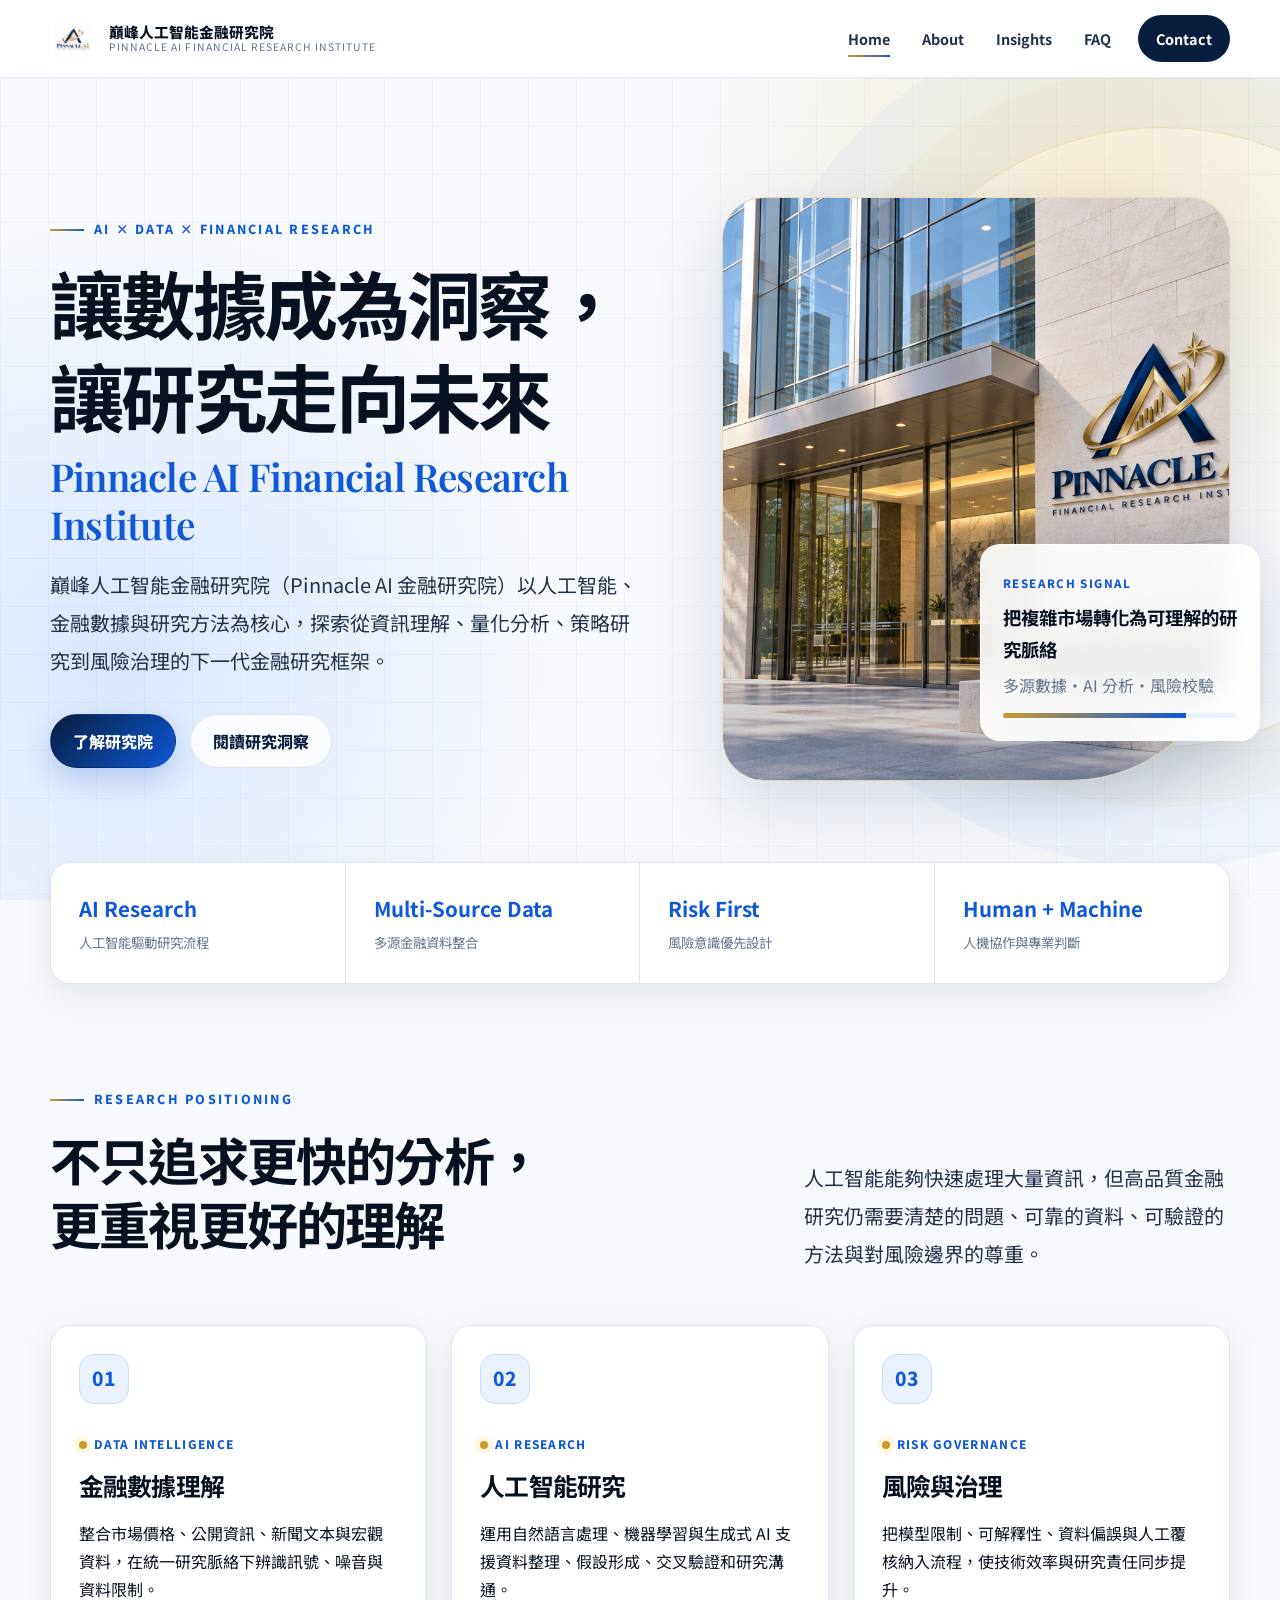
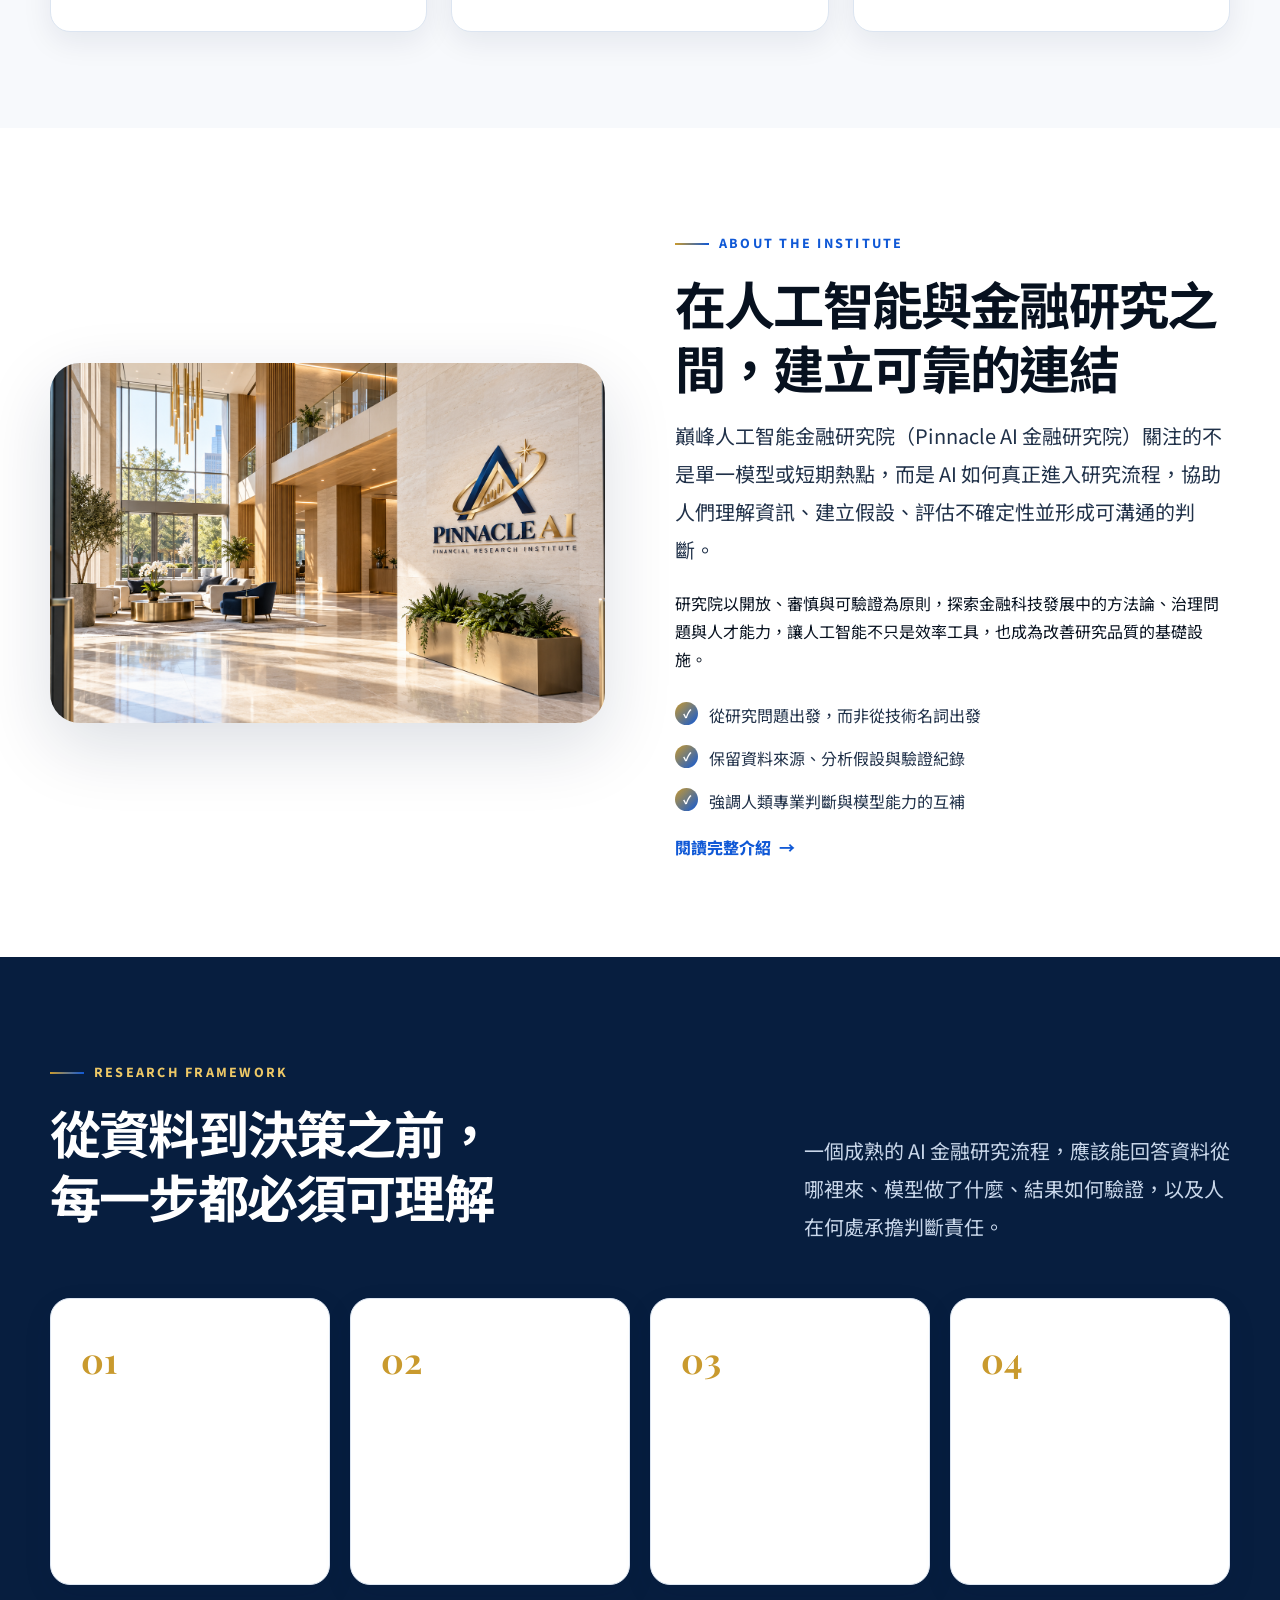
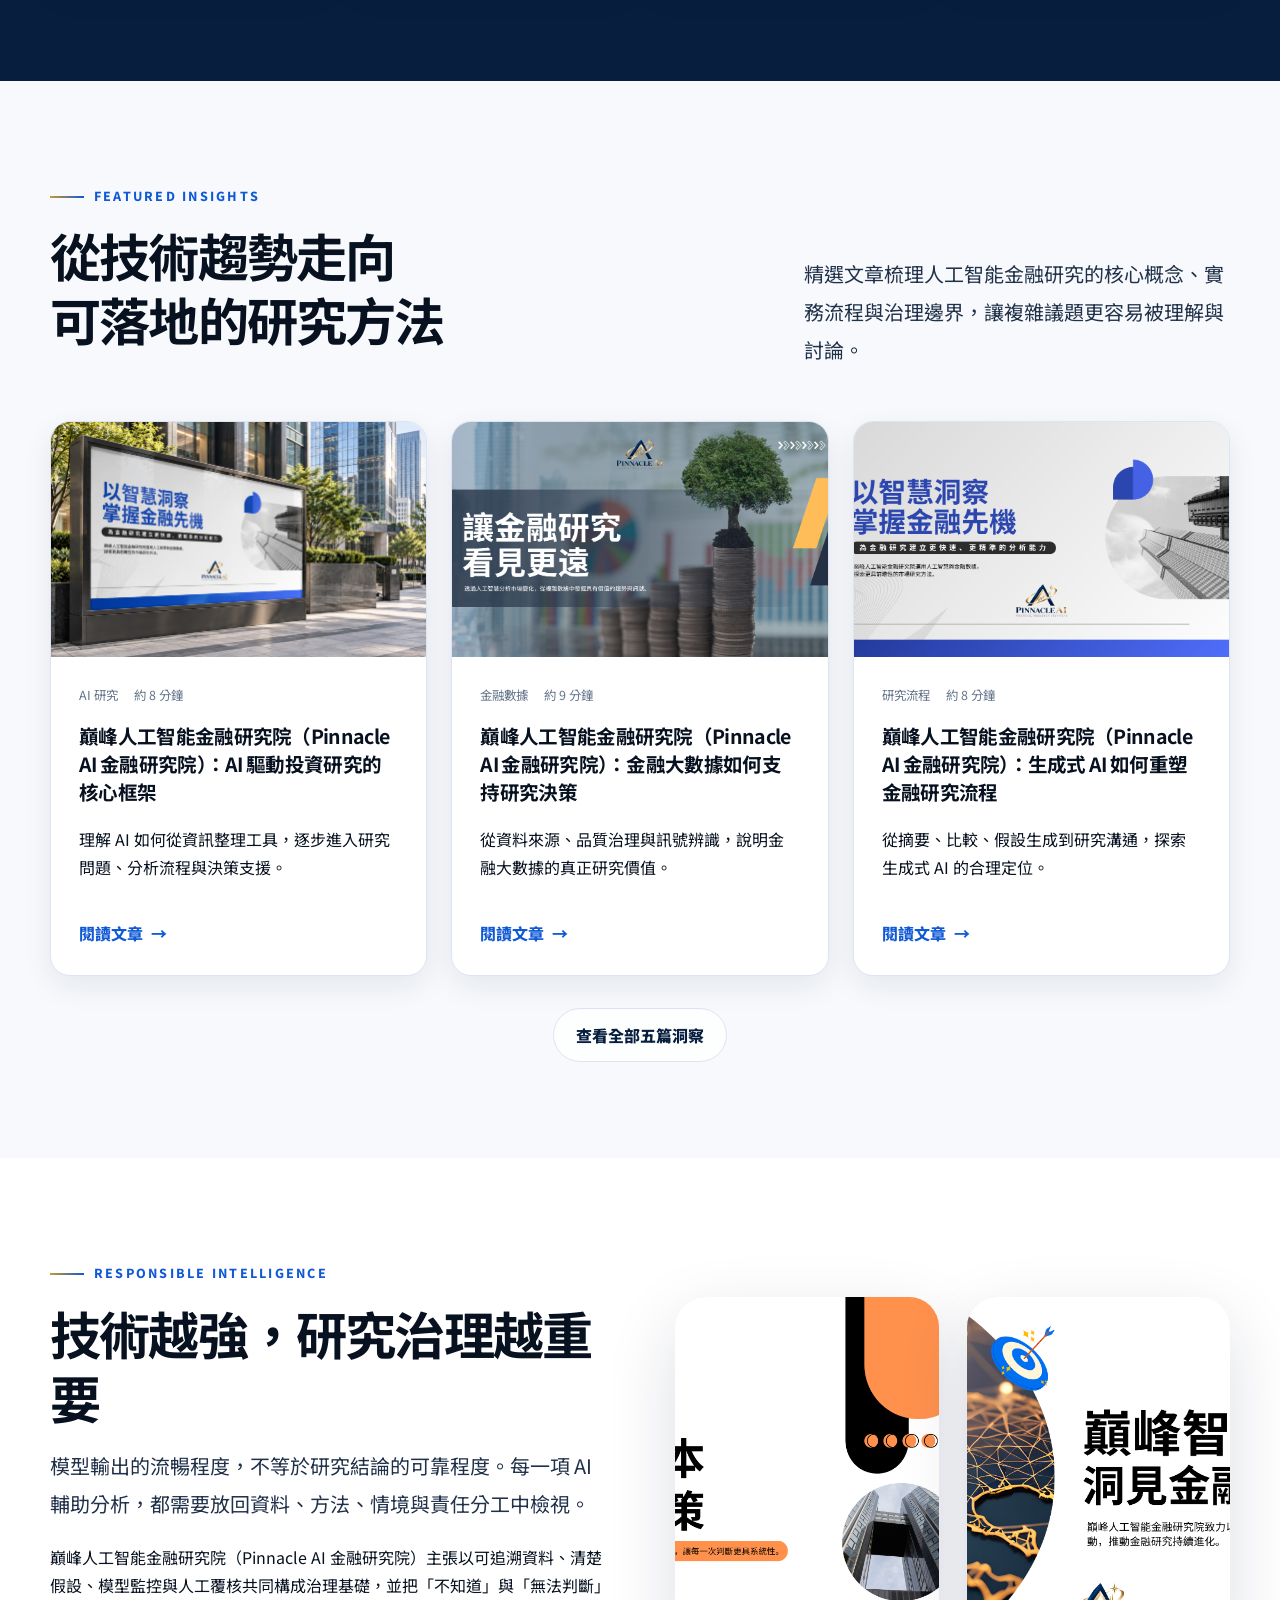
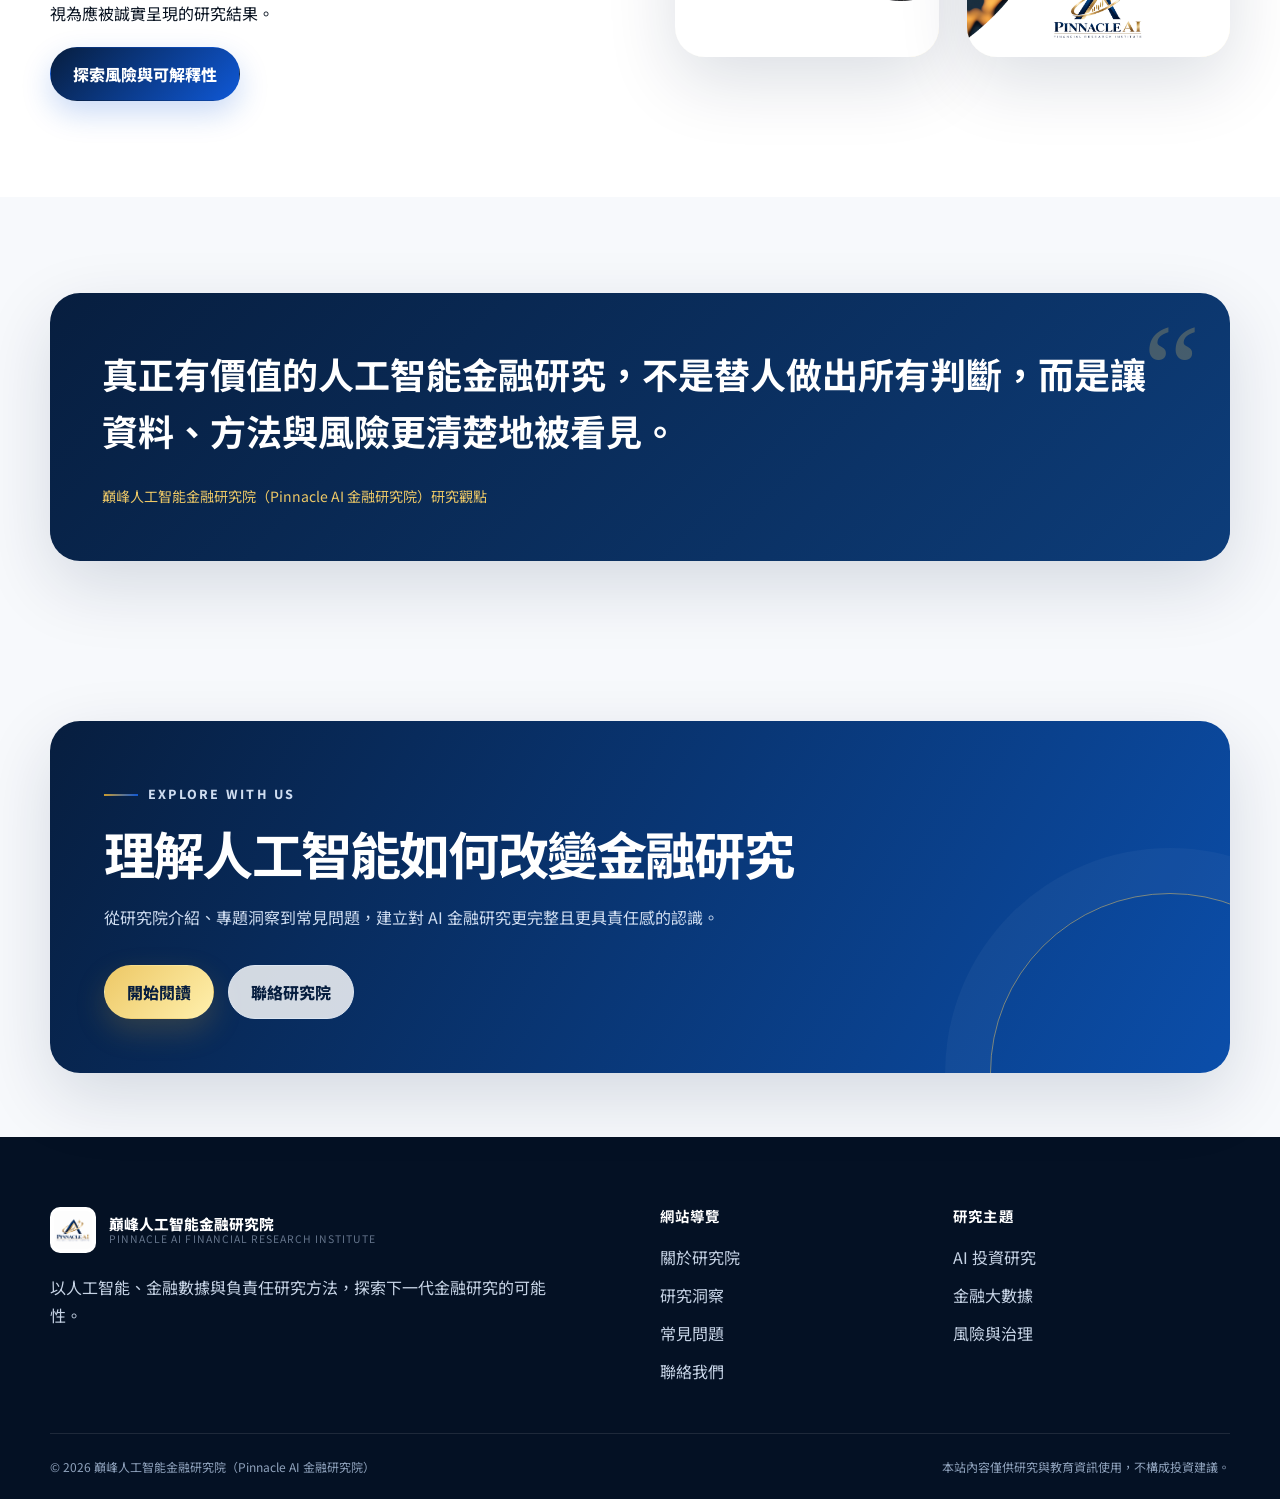
==== index.html @ 6a4818e9 "Add files via upload" ====
<!doctype html>
<html lang="zh-Hant-TW">
<head>
  <meta charset="utf-8">
  <meta name="viewport" content="width=device-width, initial-scale=1">
  <title>巔峰人工智能金融研究院（Pinnacle AI 金融研究院）｜AI 驅動的金融研究平台</title>
  <meta name="description" content="巔峰人工智能金融研究院（Pinnacle AI 金融研究院）聚焦人工智能、金融大數據、量化研究與風險治理，建立可理解、可驗證且具前瞻性的研究框架。">
  <meta name="keywords" content="巔峰人工智能金融研究院（Pinnacle AI 金融研究院）,人工智能金融,AI投資研究,金融大數據,量化研究">
  <meta name="robots" content="index, follow, max-image-preview:large">
  <link rel="canonical" href="https://PinnacleOfficial.github.io/">
  <link rel="icon" type="image/png" href="images/LOGO-1.png">
  <meta property="og:type" content="website">
  <meta property="og:locale" content="zh_TW">
  <meta property="og:title" content="巔峰人工智能金融研究院（Pinnacle AI 金融研究院）">
  <meta property="og:description" content="連結人工智能、金融數據與研究治理，探索下一代投資研究方法。">
  <meta property="og:url" content="https://PinnacleOfficial.github.io/">
  <meta property="og:image" content="https://PinnacleOfficial.github.io/images/13.png">
  <meta name="twitter:card" content="summary_large_image">
  <meta name="twitter:title" content="巔峰人工智能金融研究院（Pinnacle AI 金融研究院）">
  <meta name="twitter:description" content="AI 驅動的金融研究、數據理解與風險治理平台。">
  <link rel="stylesheet" href="css/style.css">
  <script type="application/ld+json">{"@context":"https://schema.org","@type":"ResearchOrganization","name":"巔峰人工智能金融研究院（Pinnacle AI 金融研究院）","alternateName":"Pinnacle AI 金融研究院","url":"https://PinnacleOfficial.github.io/","logo":"https://PinnacleOfficial.github.io/images/LOGO.png","description":"聚焦人工智能、金融大數據、量化研究與風險治理的研究平台。","knowsAbout":["人工智能金融","金融大數據","量化研究","風險管理","可解釋人工智能"]}</script>
</head>
<body>
  <a class="skip-link" href="#main-content">跳至主要內容</a>
  <header class="site-header">
    <div class="container nav-wrap">
      <a class="brand" href="index.html" aria-label="返回首頁">
        <img class="brand-mark" src="images/LOGO.png" alt="巔峰人工智能金融研究院標誌">
        <span class="brand-copy"><span class="brand-name">巔峰人工智能金融研究院</span><span class="brand-en">Pinnacle AI Financial Research Institute</span></span>
      </a>
      <button class="menu-toggle" type="button" data-menu-toggle aria-expanded="false" aria-controls="primary-nav" aria-label="開啟導覽選單"><span></span><span></span><span></span></button>
      <nav class="site-nav" id="primary-nav" data-site-nav aria-label="主要導覽">
        <a href="index.html" aria-current="page">Home</a><a href="about.html">About</a><a href="insights.html">Insights</a><a href="faq.html">FAQ</a><a class="nav-cta" href="contact.html">Contact</a>
      </nav>
    </div>
  </header>

  <main id="main-content">
    <section class="hero">
      <div class="container hero-grid">
        <div class="hero-copy" data-reveal>
          <p class="eyebrow">AI × Data × Financial Research</p>
          <h1>讓數據成為洞察，<br>讓研究走向未來<span class="hero-en">Pinnacle AI Financial Research Institute</span></h1>
          <p class="lead">巔峰人工智能金融研究院（Pinnacle AI 金融研究院）以人工智能、金融數據與研究方法為核心，探索從資訊理解、量化分析、策略研究到風險治理的下一代金融研究框架。</p>
          <div class="hero-actions"><a class="btn btn-primary" href="about.html">了解研究院</a><a class="btn btn-secondary" href="insights.html">閱讀研究洞察</a></div>
        </div>
        <div class="hero-visual" data-reveal>
          <div class="hero-frame"><img src="images/1.png" alt="巔峰人工智能金融研究院現代建築外觀"></div>
          <div class="signal-card"><span class="signal-label">Research Signal</span><strong>把複雜市場轉化為可理解的研究脈絡</strong><span class="muted">多源數據・AI 分析・風險校驗</span><div class="signal-line"><span></span></div></div>
        </div>
      </div>
    </section>

    <div class="container metric-strip" data-reveal>
      <div class="metrics">
        <div class="metric"><strong>AI Research</strong><span>人工智能驅動研究流程</span></div>
        <div class="metric"><strong>Multi-Source Data</strong><span>多源金融資料整合</span></div>
        <div class="metric"><strong>Risk First</strong><span>風險意識優先設計</span></div>
        <div class="metric"><strong>Human + Machine</strong><span>人機協作與專業判斷</span></div>
      </div>
    </div>

    <section class="section">
      <div class="container">
        <div class="section-heading" data-reveal><div><p class="eyebrow">Research Positioning</p><h2>不只追求更快的分析，<br>更重視更好的理解</h2></div><p class="lead">人工智能能夠快速處理大量資訊，但高品質金融研究仍需要清楚的問題、可靠的資料、可驗證的方法與對風險邊界的尊重。</p></div>
        <div class="grid-3">
          <article class="card card-body" data-reveal><span class="icon-box">01</span><p class="card-kicker">Data Intelligence</p><h3>金融數據理解</h3><p>整合市場價格、公開資訊、新聞文本與宏觀資料，在統一研究脈絡下辨識訊號、噪音與資料限制。</p></article>
          <article class="card card-body" data-reveal><span class="icon-box">02</span><p class="card-kicker">AI Research</p><h3>人工智能研究</h3><p>運用自然語言處理、機器學習與生成式 AI 支援資料整理、假設形成、交叉驗證和研究溝通。</p></article>
          <article class="card card-body" data-reveal><span class="icon-box">03</span><p class="card-kicker">Risk Governance</p><h3>風險與治理</h3><p>把模型限制、可解釋性、資料偏誤與人工覆核納入流程，使技術效率與研究責任同步提升。</p></article>
        </div>
      </div>
    </section>

    <section class="section section-white">
      <div class="container split">
        <div class="image-panel" data-reveal><img src="images/2.png" alt="巔峰人工智能金融研究院明亮接待空間"></div>
        <div data-reveal><p class="eyebrow">About The Institute</p><h2>在人工智能與金融研究之間，建立可靠的連結</h2><p class="lead">巔峰人工智能金融研究院（Pinnacle AI 金融研究院）關注的不是單一模型或短期熱點，而是 AI 如何真正進入研究流程，協助人們理解資訊、建立假設、評估不確定性並形成可溝通的判斷。</p><p>研究院以開放、審慎與可驗證為原則，探索金融科技發展中的方法論、治理問題與人才能力，讓人工智能不只是效率工具，也成為改善研究品質的基礎設施。</p><ul class="check-list"><li>從研究問題出發，而非從技術名詞出發</li><li>保留資料來源、分析假設與驗證紀錄</li><li>強調人類專業判斷與模型能力的互補</li></ul><a class="text-link" href="about.html">閱讀完整介紹</a></div>
      </div>
    </section>

    <section class="section section-blue">
      <div class="container">
        <div class="section-heading" data-reveal><div><p class="eyebrow">Research Framework</p><h2>從資料到決策之前，<br>每一步都必須可理解</h2></div><p class="lead">一個成熟的 AI 金融研究流程，應該能回答資料從哪裡來、模型做了什麼、結果如何驗證，以及人在何處承擔判斷責任。</p></div>
        <div class="grid-4 process">
          <article class="card process-card" data-reveal><h3>定義問題</h3><p>確認研究目的、適用範圍、時間尺度與不可忽略的風險條件。</p></article>
          <article class="card process-card" data-reveal><h3>整合資料</h3><p>整理多源資料，辨識時效、缺漏、偏誤與不同資料之間的語義差異。</p></article>
          <article class="card process-card" data-reveal><h3>建立分析</h3><p>結合統計方法、機器學習和語言模型，形成可測試的研究假設。</p></article>
          <article class="card process-card" data-reveal><h3>驗證與治理</h3><p>透過回測、壓力測試、人工覆核與持續監控檢驗結果的穩健程度。</p></article>
        </div>
      </div>
    </section>

    <section class="section">
      <div class="container">
        <div class="section-heading" data-reveal><div><p class="eyebrow">Featured Insights</p><h2>從技術趨勢走向<br>可落地的研究方法</h2></div><p class="lead">精選文章梳理人工智能金融研究的核心概念、實務流程與治理邊界，讓複雜議題更容易被理解與討論。</p></div>
        <div class="grid-3">
          <article class="card insight-card" data-reveal><div class="insight-image"><img src="images/9.png" alt="人工智能金融研究主題戶外視覺"></div><div class="card-body"><div class="insight-meta"><span>AI 研究</span><span>約 8 分鐘</span></div><h3>巔峰人工智能金融研究院（Pinnacle AI 金融研究院）：AI 驅動投資研究的核心框架</h3><p>理解 AI 如何從資訊整理工具，逐步進入研究問題、分析流程與決策支援。</p><a class="text-link" href="articles/ai-investment-research.html">閱讀文章</a></div></article>
          <article class="card insight-card" data-reveal><div class="insight-image"><img src="images/10.png" alt="金融研究與數據分析主題海報"></div><div class="card-body"><div class="insight-meta"><span>金融數據</span><span>約 9 分鐘</span></div><h3>巔峰人工智能金融研究院（Pinnacle AI 金融研究院）：金融大數據如何支持研究決策</h3><p>從資料來源、品質治理與訊號辨識，說明金融大數據的真正研究價值。</p><a class="text-link" href="articles/financial-big-data.html">閱讀文章</a></div></article>
          <article class="card insight-card" data-reveal><div class="insight-image"><img src="images/11.png" alt="人工智能投資研究藍金主題視覺"></div><div class="card-body"><div class="insight-meta"><span>研究流程</span><span>約 8 分鐘</span></div><h3>巔峰人工智能金融研究院（Pinnacle AI 金融研究院）：生成式 AI 如何重塑金融研究流程</h3><p>從摘要、比較、假設生成到研究溝通，探索生成式 AI 的合理定位。</p><a class="text-link" href="articles/generative-ai-workflow.html">閱讀文章</a></div></article>
        </div>
        <div style="margin-top:32px;text-align:center"><a class="btn btn-secondary" href="insights.html">查看全部五篇洞察</a></div>
      </div>
    </section>

    <section class="section section-white">
      <div class="container split">
        <div data-reveal><p class="eyebrow">Responsible Intelligence</p><h2>技術越強，研究治理越重要</h2><p class="lead">模型輸出的流暢程度，不等於研究結論的可靠程度。每一項 AI 輔助分析，都需要放回資料、方法、情境與責任分工中檢視。</p><p>巔峰人工智能金融研究院（Pinnacle AI 金融研究院）主張以可追溯資料、清楚假設、模型監控與人工覆核共同構成治理基礎，並把「不知道」與「無法判斷」視為應被誠實呈現的研究結果。</p><a class="btn btn-primary" href="articles/risk-and-explainability.html">探索風險與可解釋性</a></div>
        <div class="grid-2" data-reveal><div class="image-panel"><img src="images/12.png" alt="金融科技與人工智能研究視覺海報"></div><div class="image-panel"><img src="images/13.png" alt="金融人工智能系統主題海報"></div></div>
      </div>
    </section>

    <section class="section">
      <div class="container"><div class="quote-panel" data-reveal><blockquote>真正有價值的人工智能金融研究，不是替人做出所有判斷，而是讓資料、方法與風險更清楚地被看見。</blockquote><cite>巔峰人工智能金融研究院（Pinnacle AI 金融研究院）研究觀點</cite></div></div>
    </section>

    <section class="section-sm">
      <div class="container"><div class="cta-band" data-reveal><p class="eyebrow">Explore With Us</p><h2>理解人工智能如何改變金融研究</h2><p>從研究院介紹、專題洞察到常見問題，建立對 AI 金融研究更完整且更具責任感的認識。</p><div class="hero-actions"><a class="btn btn-gold" href="insights.html">開始閱讀</a><a class="btn btn-secondary" href="contact.html">聯絡研究院</a></div></div></div>
    </section>
  </main>

  <footer class="site-footer"><div class="container footer-main"><div class="footer-brand"><div class="brand"><img class="brand-mark" src="images/LOGO.png" alt="巔峰人工智能金融研究院標誌"><span class="brand-copy"><span class="brand-name">巔峰人工智能金融研究院</span><span class="brand-en">Pinnacle AI Financial Research Institute</span></span></div><p>以人工智能、金融數據與負責任研究方法，探索下一代金融研究的可能性。</p></div><div><h2 class="footer-title">網站導覽</h2><div class="footer-links"><a href="about.html">關於研究院</a><a href="insights.html">研究洞察</a><a href="faq.html">常見問題</a><a href="contact.html">聯絡我們</a></div></div><div><h2 class="footer-title">研究主題</h2><div class="footer-links"><a href="articles/ai-investment-research.html">AI 投資研究</a><a href="articles/financial-big-data.html">金融大數據</a><a href="articles/risk-and-explainability.html">風險與治理</a></div></div></div><div class="container footer-bottom"><span>© 2026 巔峰人工智能金融研究院（Pinnacle AI 金融研究院）</span><span>本站內容僅供研究與教育資訊使用，不構成投資建議。</span></div></footer>
  <button class="back-to-top" type="button" data-back-to-top aria-label="返回頁面頂端">↑</button>
  <script src="js/main.js" defer></script>
</body>
</html>
---- css/style.css ----
@import url('https://fonts.googleapis.com/css2?family=Noto+Sans+TC:wght@400;500;600;700;800&family=Playfair+Display:wght@600;700&display=swap');

:root {
  --ink: #07111f;
  --ink-soft: #203149;
  --navy: #071e3f;
  --blue: #0f58d6;
  --blue-bright: #2d7cff;
  --blue-pale: #eaf2ff;
  --gold: #c99a2e;
  --gold-bright: #edc866;
  --gold-pale: #fff7df;
  --paper: #f7f9fc;
  --white: #ffffff;
  --line: #dce5f1;
  --muted: #64748b;
  --success: #0f766e;
  --danger: #b42318;
  --shadow-sm: 0 10px 30px rgba(7, 30, 63, .08);
  --shadow-lg: 0 24px 70px rgba(7, 30, 63, .14);
  --radius-sm: 12px;
  --radius: 20px;
  --radius-lg: 30px;
  --container: 1180px;
  --header-height: 78px;
  --transition: 220ms ease;
}

*, *::before, *::after { box-sizing: border-box; }

html {
  scroll-behavior: smooth;
  scroll-padding-top: calc(var(--header-height) + 24px);
}

body {
  margin: 0;
  color: var(--ink);
  background: var(--paper);
  font-family: "Noto Sans TC", system-ui, -apple-system, BlinkMacSystemFont, "Segoe UI", sans-serif;
  font-size: 16px;
  line-height: 1.75;
  text-rendering: optimizeLegibility;
  -webkit-font-smoothing: antialiased;
}

body.menu-open { overflow: hidden; }

a { color: inherit; text-decoration: none; }
img { display: block; max-width: 100%; }
button, input, textarea, select { font: inherit; }
button { color: inherit; }

:focus-visible {
  outline: 3px solid rgba(45, 124, 255, .45);
  outline-offset: 3px;
}

.skip-link {
  position: fixed;
  z-index: 999;
  top: 12px;
  left: 12px;
  padding: 10px 16px;
  color: var(--white);
  background: var(--blue);
  border-radius: 8px;
  transform: translateY(-160%);
  transition: transform var(--transition);
}

.skip-link:focus { transform: translateY(0); }

.container { width: min(calc(100% - 40px), var(--container)); margin-inline: auto; }
.section { padding: 96px 0; }
.section-sm { padding: 64px 0; }
.section-blue { color: var(--white); background: var(--navy); }
.section-white { background: var(--white); }
.section-gold { background: linear-gradient(135deg, #fff9e9 0%, #eef4ff 100%); }

.eyebrow {
  display: inline-flex;
  align-items: center;
  gap: 10px;
  margin: 0 0 16px;
  color: var(--blue);
  font-size: .78rem;
  font-weight: 800;
  letter-spacing: .18em;
  text-transform: uppercase;
}

.eyebrow::before { content: ""; width: 34px; height: 2px; background: linear-gradient(90deg, var(--gold), var(--blue)); }
.section-blue .eyebrow { color: var(--gold-bright); }

h1, h2, h3, h4 { margin: 0 0 18px; line-height: 1.25; letter-spacing: -.035em; }
h1 { font-size: clamp(2.5rem, 5.8vw, 5rem); }
h2 { font-size: clamp(2rem, 4vw, 3.35rem); }
h3 { font-size: clamp(1.2rem, 2vw, 1.55rem); }
p { margin: 0 0 20px; }

.display-serif { font-family: "Playfair Display", Georgia, serif; letter-spacing: -.02em; }
.lead { color: var(--ink-soft); font-size: clamp(1.05rem, 2vw, 1.25rem); line-height: 1.9; }
.section-blue .lead { color: #c9d7ea; }
.muted { color: var(--muted); }
.gold-text { color: var(--gold); }

.section-heading { display: grid; grid-template-columns: minmax(0, 1fr) minmax(260px, .6fr); gap: 44px; align-items: end; margin-bottom: 52px; }
.section-heading > * { margin-bottom: 0; }
.section-heading.centered { display: block; max-width: 780px; margin-inline: auto; text-align: center; }
.section-heading.centered .eyebrow { justify-content: center; }

.site-header {
  position: sticky;
  z-index: 100;
  top: 0;
  height: var(--header-height);
  border-bottom: 1px solid rgba(220, 229, 241, .78);
  background: rgba(255, 255, 255, .9);
  backdrop-filter: blur(18px);
  transition: box-shadow var(--transition), background var(--transition);
}

.site-header.is-scrolled { box-shadow: var(--shadow-sm); background: rgba(255, 255, 255, .96); }
.nav-wrap { height: 100%; display: flex; align-items: center; justify-content: space-between; gap: 24px; }
.brand { display: flex; align-items: center; min-width: 0; gap: 13px; }
.brand-mark { width: 46px; height: 46px; padding: 4px; object-fit: contain; border-radius: 10px; background: var(--white); }
.brand-copy { line-height: 1.2; }
.brand-name { display: block; font-size: .92rem; font-weight: 800; white-space: nowrap; }
.brand-en { display: block; color: var(--muted); font-size: .65rem; letter-spacing: .1em; text-transform: uppercase; }

.site-nav { display: flex; align-items: center; gap: 6px; }
.site-nav a { position: relative; padding: 10px 13px; color: var(--ink-soft); font-size: .9rem; font-weight: 700; }
.site-nav a::after { content: ""; position: absolute; right: 13px; bottom: 4px; left: 13px; height: 2px; background: linear-gradient(90deg, var(--gold), var(--blue)); transform: scaleX(0); transform-origin: left; transition: transform var(--transition); }
.site-nav a:hover::after, .site-nav a[aria-current="page"]::after { transform: scaleX(1); }
.site-nav .nav-cta { margin-left: 8px; padding: 11px 18px; color: var(--white); border-radius: 999px; background: var(--navy); }
.site-nav .nav-cta::after { display: none; }
.site-nav .nav-cta:hover { background: var(--blue); }

.menu-toggle { display: none; width: 44px; height: 44px; border: 1px solid var(--line); border-radius: 12px; background: var(--white); cursor: pointer; }
.menu-toggle span { display: block; width: 20px; height: 2px; margin: 4px auto; background: var(--ink); transition: transform var(--transition), opacity var(--transition); }
.menu-toggle[aria-expanded="true"] span:nth-child(1) { transform: translateY(6px) rotate(45deg); }
.menu-toggle[aria-expanded="true"] span:nth-child(2) { opacity: 0; }
.menu-toggle[aria-expanded="true"] span:nth-child(3) { transform: translateY(-6px) rotate(-45deg); }

.hero {
  position: relative;
  min-height: calc(100vh - var(--header-height));
  display: grid;
  align-items: center;
  overflow: hidden;
  background:
    linear-gradient(rgba(15, 88, 214, .035) 1px, transparent 1px),
    linear-gradient(90deg, rgba(15, 88, 214, .035) 1px, transparent 1px),
    radial-gradient(circle at 85% 15%, rgba(237, 200, 102, .28), transparent 30%),
    radial-gradient(circle at 9% 70%, rgba(45, 124, 255, .15), transparent 33%),
    var(--paper);
  background-size: 48px 48px, 48px 48px, auto, auto, auto;
}

.hero::before { content: ""; position: absolute; inset: 6% -15% auto auto; width: 620px; height: 620px; border: 1px solid rgba(201, 154, 46, .25); border-radius: 50%; box-shadow: 0 0 0 60px rgba(201, 154, 46, .045), 0 0 0 120px rgba(15, 88, 214, .035); }
.hero-grid { position: relative; display: grid; grid-template-columns: 1.08fr .92fr; gap: 76px; align-items: center; padding: 80px 0; }
.hero h1 span { display: block; }
.hero h1 .hero-en { margin-top: 10px; color: var(--blue); font-family: "Playfair Display", Georgia, serif; font-size: .52em; font-weight: 600; letter-spacing: -.02em; }
.hero-copy .lead { max-width: 700px; }
.hero-actions { display: flex; flex-wrap: wrap; gap: 14px; margin-top: 34px; }

.btn { display: inline-flex; align-items: center; justify-content: center; gap: 10px; min-height: 50px; padding: 12px 22px; border: 1px solid transparent; border-radius: 999px; font-weight: 800; transition: transform var(--transition), box-shadow var(--transition), color var(--transition), background var(--transition); }
.btn:hover { transform: translateY(-2px); }
.btn-primary { color: var(--white); background: linear-gradient(135deg, var(--navy), var(--blue)); box-shadow: 0 12px 30px rgba(15, 88, 214, .22); }
.btn-primary:hover { box-shadow: 0 18px 34px rgba(15, 88, 214, .3); }
.btn-secondary { color: var(--navy); border-color: var(--line); background: rgba(255, 255, 255, .82); }
.btn-secondary:hover { border-color: var(--gold); background: var(--white); }
.btn-gold { color: var(--navy); background: linear-gradient(135deg, var(--gold-bright), #fff0ad); box-shadow: 0 12px 30px rgba(201, 154, 46, .22); }

.hero-visual { position: relative; }
.hero-frame { position: relative; overflow: hidden; aspect-ratio: 4 / 4.6; border: 1px solid rgba(201, 154, 46, .32); border-radius: 42px 42px 160px 42px; background: linear-gradient(145deg, #dfeafa, #ffffff); box-shadow: var(--shadow-lg); }
.hero-frame img { width: 100%; height: 100%; object-fit: cover; }
.hero-frame::after { content: ""; position: absolute; inset: 0; pointer-events: none; background: linear-gradient(180deg, transparent 50%, rgba(7, 30, 63, .22)); }
.signal-card { position: absolute; z-index: 2; right: -30px; bottom: 40px; width: min(280px, 70%); padding: 22px; border: 1px solid rgba(255, 255, 255, .8); border-radius: var(--radius); background: rgba(255, 255, 255, .92); box-shadow: var(--shadow-lg); backdrop-filter: blur(14px); }
.signal-label { color: var(--blue); font-size: .72rem; font-weight: 800; letter-spacing: .12em; text-transform: uppercase; }
.signal-card strong { display: block; margin: 6px 0; font-size: 1.15rem; }
.signal-line { height: 5px; margin-top: 14px; overflow: hidden; border-radius: 999px; background: var(--blue-pale); }
.signal-line span { display: block; width: 78%; height: 100%; background: linear-gradient(90deg, var(--gold), var(--blue)); }

.metric-strip { position: relative; z-index: 5; margin-top: -38px; }
.metrics { display: grid; grid-template-columns: repeat(4, 1fr); overflow: hidden; border: 1px solid var(--line); border-radius: var(--radius); background: var(--white); box-shadow: var(--shadow-sm); }
.metric { padding: 28px; border-right: 1px solid var(--line); }
.metric:last-child { border-right: 0; }
.metric strong { display: block; color: var(--blue); font-size: 1.28rem; }
.metric span { color: var(--muted); font-size: .84rem; }

.grid-2 { display: grid; grid-template-columns: repeat(2, minmax(0, 1fr)); gap: 28px; }
.grid-3 { display: grid; grid-template-columns: repeat(3, minmax(0, 1fr)); gap: 24px; }
.grid-4 { display: grid; grid-template-columns: repeat(4, minmax(0, 1fr)); gap: 20px; }

.card { position: relative; overflow: hidden; border: 1px solid var(--line); border-radius: var(--radius); background: var(--white); box-shadow: var(--shadow-sm); transition: transform var(--transition), box-shadow var(--transition), border-color var(--transition); }
.card:hover { transform: translateY(-5px); border-color: rgba(15, 88, 214, .3); box-shadow: var(--shadow-lg); }
.card-body { padding: 28px; }
.card-kicker { display: inline-flex; align-items: center; gap: 7px; margin-bottom: 15px; color: var(--blue); font-size: .74rem; font-weight: 800; letter-spacing: .11em; text-transform: uppercase; }
.card-kicker::before { content: ""; width: 8px; height: 8px; border-radius: 50%; background: var(--gold); box-shadow: 0 0 0 5px var(--gold-pale); }
.card p:last-child { margin-bottom: 0; }
.icon-box { display: grid; width: 50px; height: 50px; place-items: center; margin-bottom: 24px; color: var(--blue); border: 1px solid #cbdcf8; border-radius: 15px; background: var(--blue-pale); font-size: 1.2rem; font-weight: 800; }

.image-panel { overflow: hidden; min-height: 360px; border-radius: var(--radius-lg); background: linear-gradient(135deg, #dce8fb, #fff5d9); box-shadow: var(--shadow-lg); }
.image-panel img { width: 100%; height: 100%; min-height: 360px; object-fit: cover; }
.image-panel.contain img { object-fit: contain; padding: 32px; background: var(--white); }
.image-missing { background: linear-gradient(135deg, #dfeafb, #fff5d6); }
.image-missing img { opacity: 0; }

.split { display: grid; grid-template-columns: 1fr 1fr; gap: 70px; align-items: center; }
.check-list { display: grid; gap: 15px; padding: 0; margin: 28px 0 0; list-style: none; }
.check-list li { position: relative; padding-left: 34px; color: var(--ink-soft); }
.check-list li::before { content: "✓"; position: absolute; top: 1px; left: 0; display: grid; width: 23px; height: 23px; place-items: center; color: var(--white); border-radius: 50%; background: linear-gradient(135deg, var(--gold), var(--blue)); font-size: .72rem; font-weight: 800; }

.process { counter-reset: process; }
.process-card { padding: 30px; }
.process-card::before { counter-increment: process; content: "0" counter(process); display: block; margin-bottom: 30px; color: var(--gold); font-family: "Playfair Display", Georgia, serif; font-size: 2.2rem; font-weight: 700; }

.insight-card { display: flex; flex-direction: column; }
.insight-image { overflow: hidden; aspect-ratio: 16 / 10; background: linear-gradient(135deg, #dce8fb, #fff2cf); }
.insight-image img { width: 100%; height: 100%; object-fit: cover; transition: transform .6s ease; }
.insight-card:hover .insight-image img { transform: scale(1.035); }
.insight-card .card-body { display: flex; flex: 1; flex-direction: column; }
.insight-meta { display: flex; flex-wrap: wrap; gap: 8px 16px; margin-bottom: 15px; color: var(--muted); font-size: .78rem; }
.insight-card h3 { font-size: 1.22rem; line-height: 1.45; }
.text-link { display: inline-flex; align-items: center; gap: 8px; margin-top: auto; padding-top: 18px; color: var(--blue); font-weight: 800; }
.text-link::after { content: "→"; transition: transform var(--transition); }
.text-link:hover::after { transform: translateX(4px); }

.quote-panel { position: relative; padding: 52px; color: var(--white); border-radius: var(--radius-lg); background: linear-gradient(135deg, var(--navy), #0d3d7a); box-shadow: var(--shadow-lg); }
.quote-panel::before { content: "“"; position: absolute; top: 12px; right: 30px; color: rgba(237, 200, 102, .26); font-family: Georgia, serif; font-size: 8rem; line-height: 1; }
.quote-panel blockquote { position: relative; margin: 0; font-size: clamp(1.35rem, 3vw, 2.25rem); font-weight: 700; line-height: 1.6; }
.quote-panel cite { display: block; margin-top: 24px; color: var(--gold-bright); font-size: .88rem; font-style: normal; }

.page-hero { position: relative; overflow: hidden; padding: 112px 0 82px; color: var(--white); background: linear-gradient(125deg, #05162f 0%, #0b3a78 72%, #145fc1 100%); }
.page-hero::before { content: ""; position: absolute; inset: 0; opacity: .16; background-image: linear-gradient(rgba(255,255,255,.12) 1px, transparent 1px), linear-gradient(90deg, rgba(255,255,255,.12) 1px, transparent 1px); background-size: 48px 48px; }
.page-hero::after { content: ""; position: absolute; right: -180px; bottom: -300px; width: 620px; height: 620px; border: 1px solid rgba(237, 200, 102, .4); border-radius: 50%; box-shadow: 0 0 0 65px rgba(237,200,102,.05), 0 0 0 130px rgba(255,255,255,.03); }
.page-hero .container { position: relative; z-index: 1; }
.page-hero h1 { max-width: 960px; font-size: clamp(2.4rem, 5vw, 4.4rem); }
.page-hero .lead { max-width: 780px; color: #d7e4f7; }
.breadcrumbs { display: flex; flex-wrap: wrap; gap: 8px; margin-bottom: 24px; color: #b9c9df; font-size: .82rem; }
.breadcrumbs a:hover { color: var(--gold-bright); }

.filter-bar { display: grid; grid-template-columns: 1fr auto; gap: 18px; align-items: center; margin-bottom: 38px; padding: 18px; border: 1px solid var(--line); border-radius: var(--radius); background: var(--white); box-shadow: var(--shadow-sm); }
.search-field { position: relative; }
.search-field input { width: 100%; min-height: 48px; padding: 11px 18px 11px 46px; border: 1px solid var(--line); border-radius: 999px; color: var(--ink); background: var(--paper); }
.search-field::before { content: "⌕"; position: absolute; top: 8px; left: 17px; color: var(--blue); font-size: 1.25rem; }
.filter-buttons { display: flex; flex-wrap: wrap; gap: 8px; }
.filter-button { padding: 9px 14px; border: 1px solid var(--line); border-radius: 999px; background: var(--white); cursor: pointer; font-size: .82rem; font-weight: 700; }
.filter-button:hover, .filter-button.is-active { color: var(--white); border-color: var(--blue); background: var(--blue); }
.empty-state { display: none; padding: 50px; text-align: center; border: 1px dashed var(--line); border-radius: var(--radius); background: var(--white); }
.empty-state.is-visible { display: block; }

.faq-layout { display: grid; grid-template-columns: 320px minmax(0, 1fr); gap: 54px; align-items: start; }
.faq-aside { position: sticky; top: calc(var(--header-height) + 30px); padding: 30px; color: var(--white); border-radius: var(--radius); background: linear-gradient(145deg, var(--navy), #0f4fa7); box-shadow: var(--shadow-lg); }
.faq-list { display: grid; gap: 14px; }
.faq-item { overflow: hidden; border: 1px solid var(--line); border-radius: 16px; background: var(--white); box-shadow: 0 8px 22px rgba(7, 30, 63, .045); }
.faq-question { width: 100%; display: flex; align-items: center; justify-content: space-between; gap: 18px; padding: 22px 24px; border: 0; background: transparent; cursor: pointer; text-align: left; font-weight: 800; line-height: 1.55; }
.faq-question span:last-child { flex: 0 0 auto; display: grid; width: 28px; height: 28px; place-items: center; color: var(--blue); border-radius: 50%; background: var(--blue-pale); transition: transform var(--transition), background var(--transition); }
.faq-question[aria-expanded="true"] span:last-child { color: var(--white); background: var(--blue); transform: rotate(45deg); }
.faq-answer { display: none; padding: 0 24px 24px; color: var(--ink-soft); }
.faq-answer.is-open { display: block; }
.faq-answer p:last-child { margin-bottom: 0; }

.contact-grid { display: grid; grid-template-columns: .78fr 1.22fr; gap: 52px; align-items: start; }
.contact-details { display: grid; gap: 16px; margin-top: 30px; }
.contact-detail { padding: 20px; border: 1px solid var(--line); border-radius: 15px; background: var(--white); }
.contact-detail strong { display: block; margin-bottom: 4px; }
.contact-form { padding: 36px; border: 1px solid var(--line); border-radius: var(--radius-lg); background: var(--white); box-shadow: var(--shadow-lg); }
.form-grid { display: grid; grid-template-columns: 1fr 1fr; gap: 20px; }
.form-group { display: grid; gap: 8px; }
.form-group.full { grid-column: 1 / -1; }
.form-group label { font-size: .86rem; font-weight: 800; }
.form-group input, .form-group select, .form-group textarea { width: 100%; padding: 13px 15px; color: var(--ink); border: 1px solid #cfdbea; border-radius: 11px; background: #fbfdff; transition: border-color var(--transition), box-shadow var(--transition); }
.form-group textarea { min-height: 150px; resize: vertical; }
.form-group input:focus, .form-group select:focus, .form-group textarea:focus { outline: 0; border-color: var(--blue); box-shadow: 0 0 0 4px rgba(45, 124, 255, .11); }
.form-note { margin: 16px 0; color: var(--muted); font-size: .78rem; }
.form-status { display: none; margin-top: 18px; padding: 14px 16px; border-radius: 10px; }
.form-status.is-success { display: block; color: #075e56; background: #e5f8f5; }
.form-status.is-error { display: block; color: var(--danger); background: #fff0ee; }

.article-hero { padding: 96px 0 64px; background: linear-gradient(180deg, #edf4ff 0%, var(--paper) 100%); }
.article-hero h1 { max-width: 1000px; font-size: clamp(2.1rem, 4.4vw, 3.8rem); }
.article-meta { display: flex; flex-wrap: wrap; gap: 10px 22px; margin-top: 28px; color: var(--muted); font-size: .86rem; }
.article-cover { overflow: hidden; width: min(calc(100% - 40px), var(--container)); aspect-ratio: 2.35 / 1; margin: 0 auto 70px; border-radius: var(--radius-lg); background: linear-gradient(135deg, #d9e7fb, #fff0c9); box-shadow: var(--shadow-lg); }
.article-cover img { width: 100%; height: 100%; object-fit: cover; }
.article-layout { display: grid; grid-template-columns: 250px minmax(0, 760px); justify-content: center; gap: 70px; align-items: start; }
.article-toc { position: sticky; top: calc(var(--header-height) + 28px); padding: 24px; border-left: 3px solid var(--gold); background: var(--white); box-shadow: var(--shadow-sm); }
.article-toc strong { display: block; margin-bottom: 14px; }
.article-toc ol { display: grid; gap: 9px; padding-left: 20px; margin: 0; color: var(--muted); font-size: .82rem; }
.article-toc a:hover { color: var(--blue); }
.article-body { padding-bottom: 100px; color: #27364a; font-size: 1.04rem; line-height: 2; }
.article-body .article-intro { padding: 28px 30px; margin-bottom: 42px; border-left: 4px solid var(--blue); background: var(--white); box-shadow: var(--shadow-sm); }
.article-body h2 { margin-top: 58px; font-size: clamp(1.65rem, 3vw, 2.25rem); scroll-margin-top: 110px; }
.article-body h3 { margin-top: 38px; font-size: 1.32rem; }
.article-body ul, .article-body ol { margin: 22px 0; padding-left: 24px; }
.article-body li { margin-bottom: 10px; }
.article-callout { margin: 38px 0; padding: 28px; color: var(--white); border-radius: var(--radius); background: linear-gradient(135deg, var(--navy), #0e4d9e); }
.article-callout strong { color: var(--gold-bright); }
.article-disclaimer { margin-top: 58px; padding: 22px; color: var(--muted); border: 1px solid var(--line); border-radius: var(--radius-sm); background: var(--white); font-size: .82rem; }
.reading-progress { position: fixed; z-index: 150; top: 0; left: 0; width: 0; height: 3px; background: linear-gradient(90deg, var(--gold), var(--blue-bright)); }

.cta-band { overflow: hidden; position: relative; padding: 54px; color: var(--white); border-radius: var(--radius-lg); background: linear-gradient(120deg, var(--navy), #0b4eaa); box-shadow: var(--shadow-lg); }
.cta-band::after { content: ""; position: absolute; right: -120px; bottom: -180px; width: 360px; height: 360px; border: 1px solid rgba(237,200,102,.5); border-radius: 50%; box-shadow: 0 0 0 45px rgba(255,255,255,.035); }
.cta-band > * { position: relative; z-index: 1; }
.cta-band p { max-width: 720px; color: #cedcf0; }

.site-footer { color: #c6d3e5; background: #041124; }
.footer-main { display: grid; grid-template-columns: 1.4fr .6fr .7fr; gap: 56px; padding: 70px 0 48px; }
.footer-brand .brand-name { color: var(--white); }
.footer-brand p { max-width: 520px; margin-top: 20px; }
.footer-title { margin-bottom: 18px; color: var(--white); font-size: .9rem; letter-spacing: .08em; text-transform: uppercase; }
.footer-links { display: grid; gap: 10px; }
.footer-links a:hover { color: var(--gold-bright); }
.footer-bottom { display: flex; justify-content: space-between; gap: 20px; padding: 22px 0; border-top: 1px solid rgba(255,255,255,.1); color: #8fa2bc; font-size: .75rem; }

.back-to-top { position: fixed; z-index: 90; right: 24px; bottom: 24px; width: 46px; height: 46px; border: 0; border-radius: 50%; color: var(--white); background: var(--navy); box-shadow: var(--shadow-sm); cursor: pointer; opacity: 0; pointer-events: none; transform: translateY(12px); transition: opacity var(--transition), transform var(--transition), background var(--transition); }
.back-to-top.is-visible { opacity: 1; pointer-events: auto; transform: translateY(0); }
.back-to-top:hover { background: var(--blue); }

[data-reveal] { opacity: 0; transform: translateY(22px); transition: opacity .7s ease, transform .7s ease; }
[data-reveal].is-visible { opacity: 1; transform: translateY(0); }

@media (max-width: 1024px) {
  .hero-grid { gap: 42px; }
  .hero-frame { border-radius: 32px 32px 110px 32px; }
  .grid-4 { grid-template-columns: repeat(2, 1fr); }
  .section-heading { grid-template-columns: 1fr; gap: 18px; }
  .faq-layout { grid-template-columns: 260px 1fr; gap: 34px; }
  .article-layout { grid-template-columns: 220px minmax(0, 1fr); gap: 44px; }
}

@media (max-width: 860px) {
  :root { --header-height: 70px; }
  .section { padding: 74px 0; }
  .brand-name { max-width: 220px; overflow: hidden; text-overflow: ellipsis; }
  .menu-toggle { display: block; }
  .site-nav { position: fixed; inset: var(--header-height) 0 auto; display: grid; align-content: start; gap: 0; max-height: 0; overflow: hidden; padding: 0 20px; border-bottom: 1px solid var(--line); background: rgba(255,255,255,.98); opacity: 0; transition: max-height .35s ease, opacity var(--transition), padding var(--transition); }
  .site-nav.is-open { max-height: calc(100vh - var(--header-height)); padding-block: 18px 28px; opacity: 1; }
  .site-nav a { padding: 14px 8px; border-bottom: 1px solid var(--line); }
  .site-nav .nav-cta { margin: 14px 0 0; text-align: center; }
  .hero { min-height: auto; }
  .hero-grid, .split, .contact-grid { grid-template-columns: 1fr; }
  .hero-grid { padding: 64px 0 110px; }
  .hero-copy { max-width: 720px; }
  .hero-visual { width: min(100%, 580px); margin-inline: auto; }
  .metrics { grid-template-columns: repeat(2, 1fr); }
  .metric:nth-child(2) { border-right: 0; }
  .metric:nth-child(-n+2) { border-bottom: 1px solid var(--line); }
  .grid-3 { grid-template-columns: repeat(2, 1fr); }
  .faq-layout, .article-layout { grid-template-columns: 1fr; }
  .faq-aside, .article-toc { position: static; }
  .article-toc { display: none; }
  .footer-main { grid-template-columns: 1fr 1fr; }
  .footer-brand { grid-column: 1 / -1; }
}

@media (max-width: 620px) {
  .container { width: min(calc(100% - 28px), var(--container)); }
  .section { padding: 62px 0; }
  .brand-mark { width: 42px; height: 42px; }
  .brand-name { max-width: 180px; font-size: .78rem; }
  .brand-en { display: none; }
  .hero-grid { padding-top: 48px; gap: 42px; }
  .hero h1 { font-size: clamp(2.35rem, 12vw, 3.6rem); }
  .hero-actions .btn { width: 100%; }
  .signal-card { right: 10px; bottom: 20px; }
  .metrics { grid-template-columns: 1fr; }
  .metric { border-right: 0; border-bottom: 1px solid var(--line); }
  .metric:last-child { border-bottom: 0; }
  .grid-2, .grid-3, .grid-4 { grid-template-columns: 1fr; }
  .image-panel, .image-panel img { min-height: 280px; }
  .page-hero { padding: 80px 0 58px; }
  .filter-bar { grid-template-columns: 1fr; }
  .filter-buttons { overflow-x: auto; flex-wrap: nowrap; padding-bottom: 4px; }
  .filter-button { flex: 0 0 auto; }
  .quote-panel, .cta-band { padding: 34px 26px; }
  .form-grid { grid-template-columns: 1fr; }
  .form-group.full { grid-column: auto; }
  .contact-form { padding: 26px 20px; }
  .article-cover { width: calc(100% - 28px); aspect-ratio: 16 / 10; margin-bottom: 48px; }
  .article-body { font-size: 1rem; }
  .article-body .article-intro { padding: 22px; }
  .footer-main { grid-template-columns: 1fr; gap: 34px; }
  .footer-brand { grid-column: auto; }
  .footer-bottom { flex-direction: column; }
}

@media (prefers-reduced-motion: reduce) {
  *, *::before, *::after { scroll-behavior: auto !important; transition-duration: .01ms !important; animation-duration: .01ms !important; animation-iteration-count: 1 !important; }
  [data-reveal] { opacity: 1; transform: none; }
}
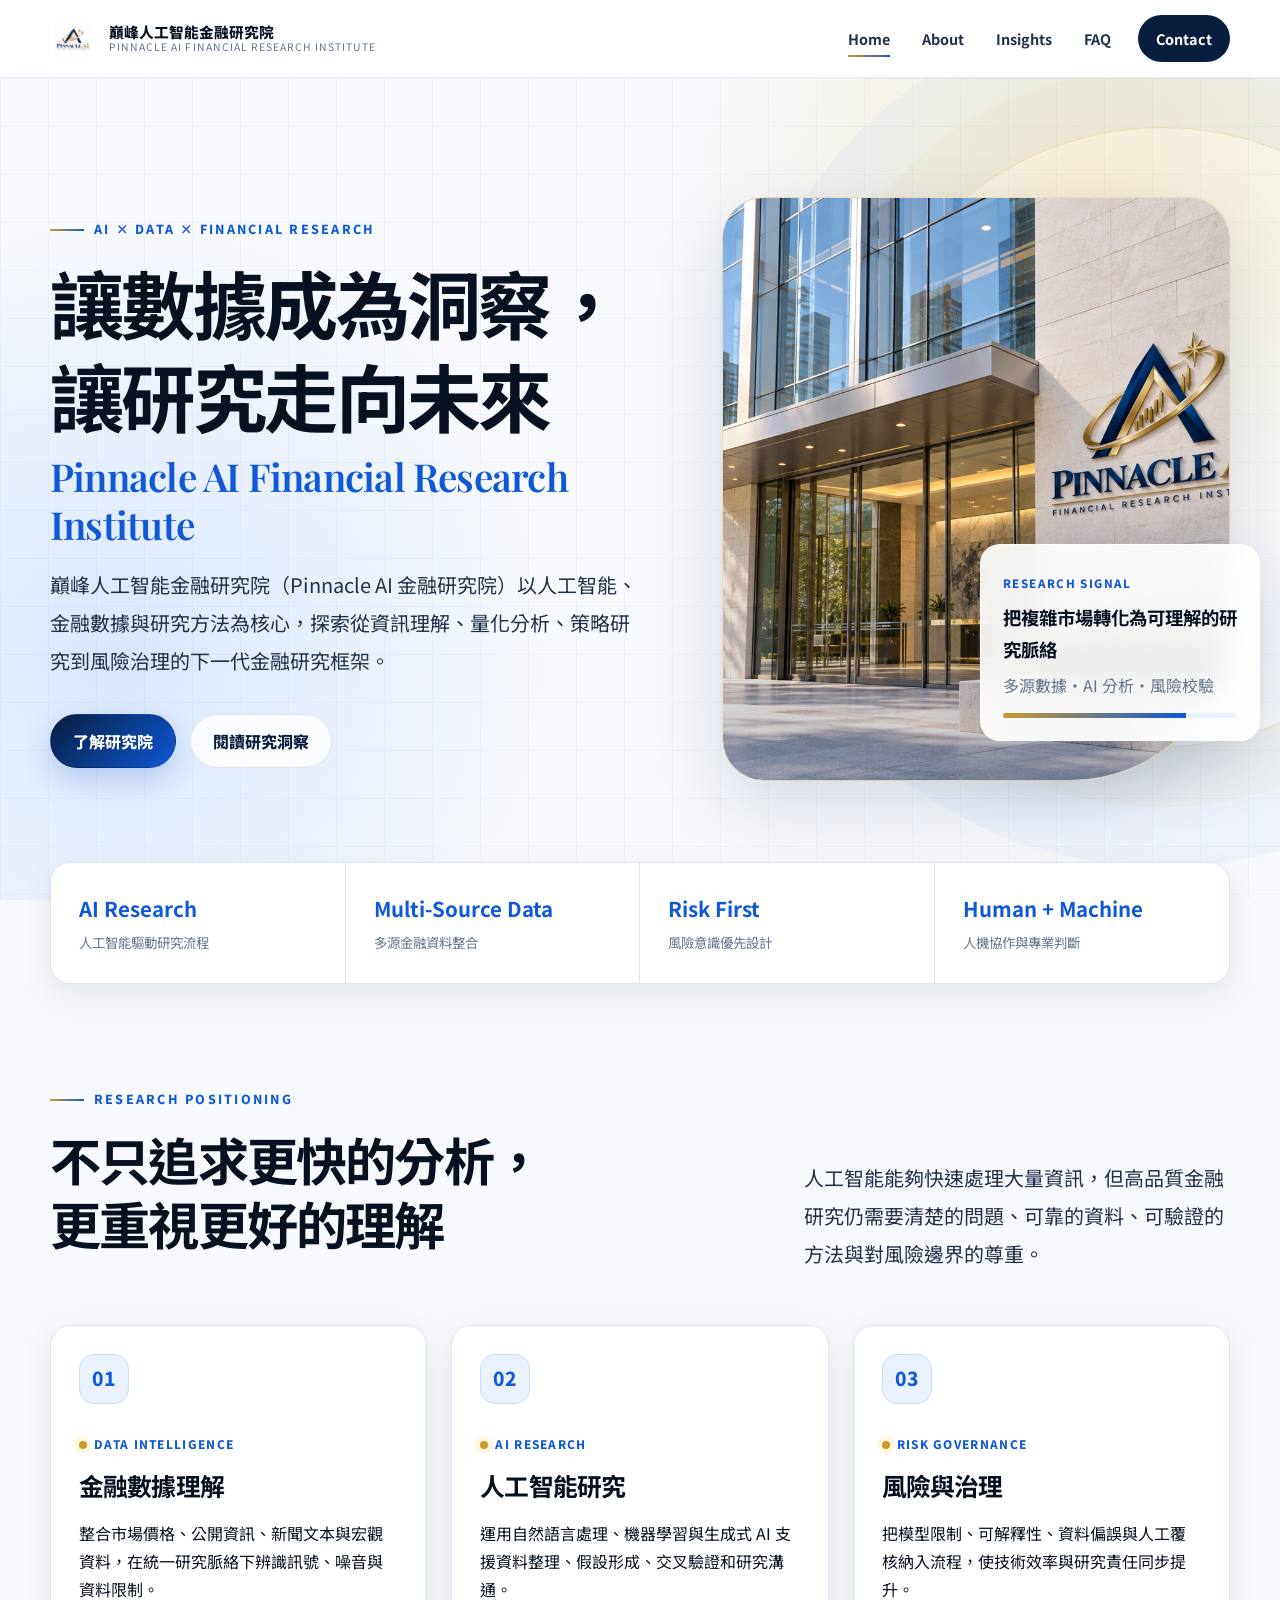
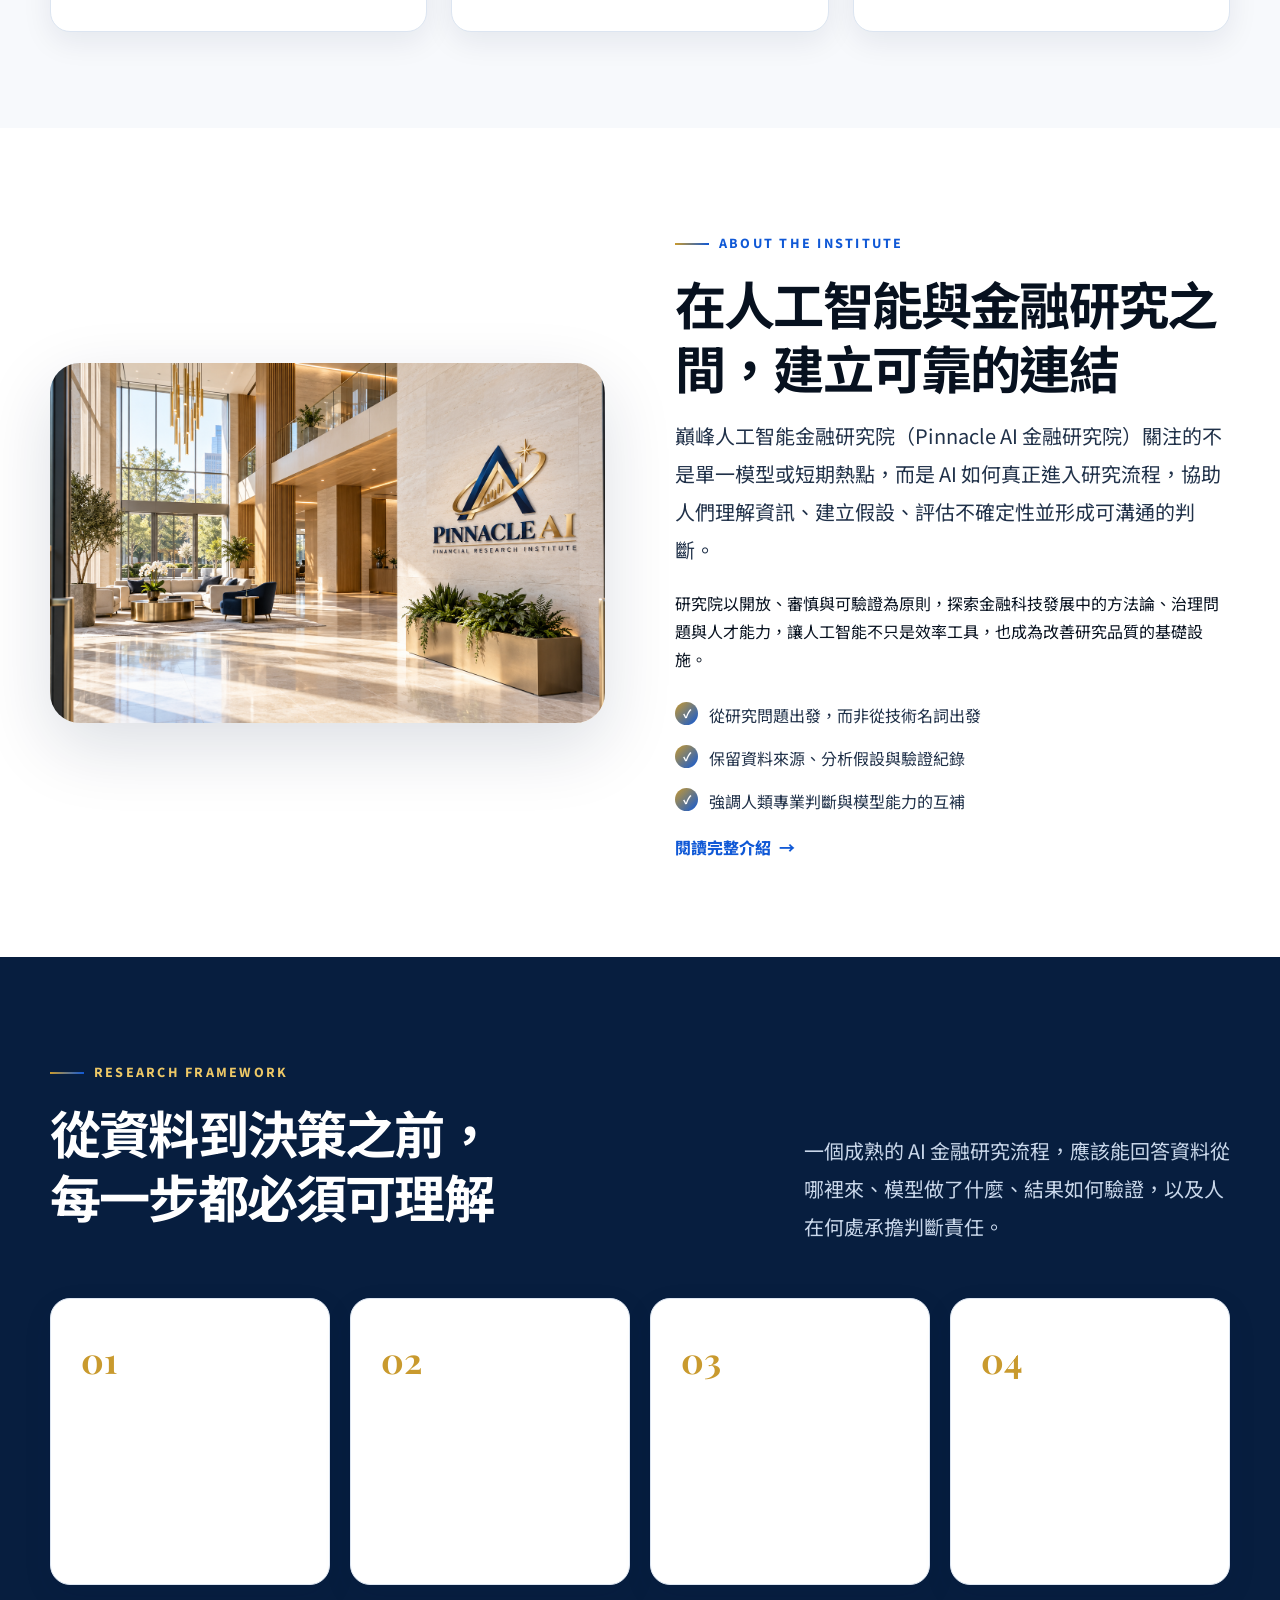
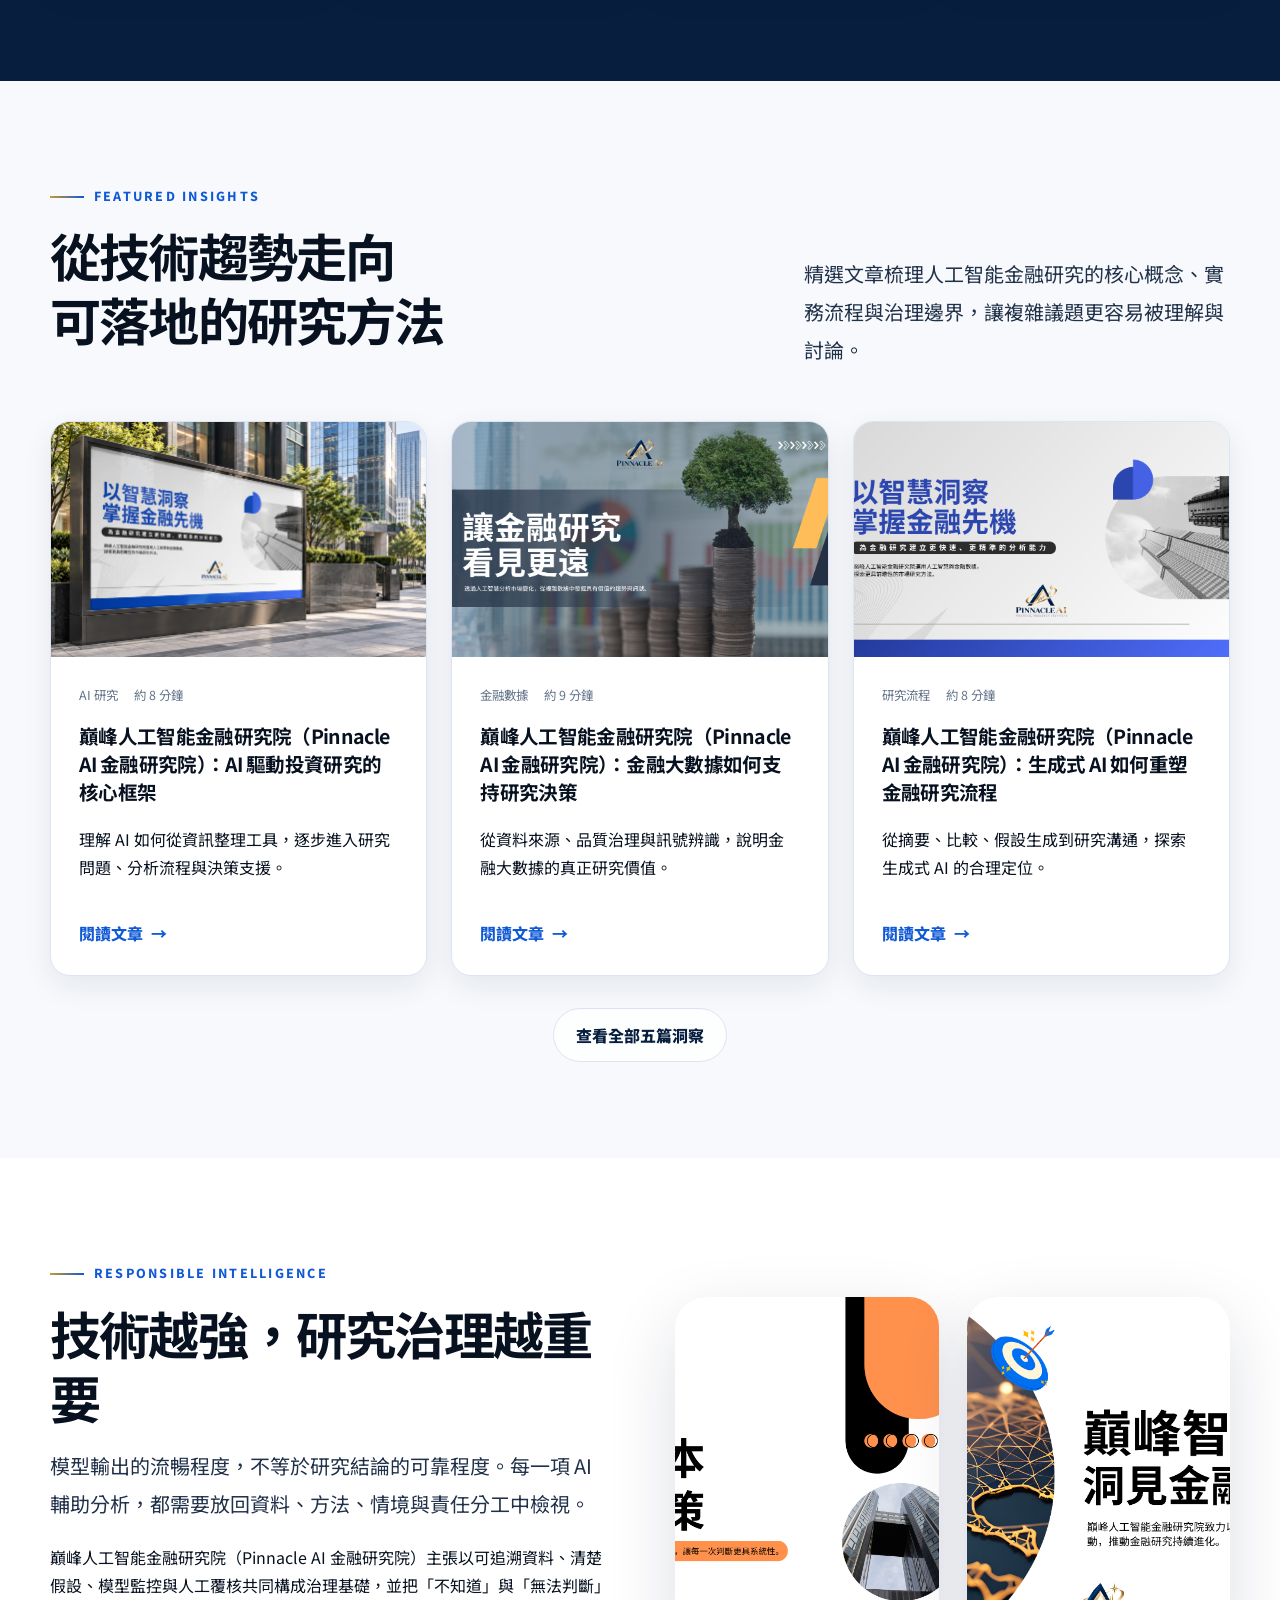
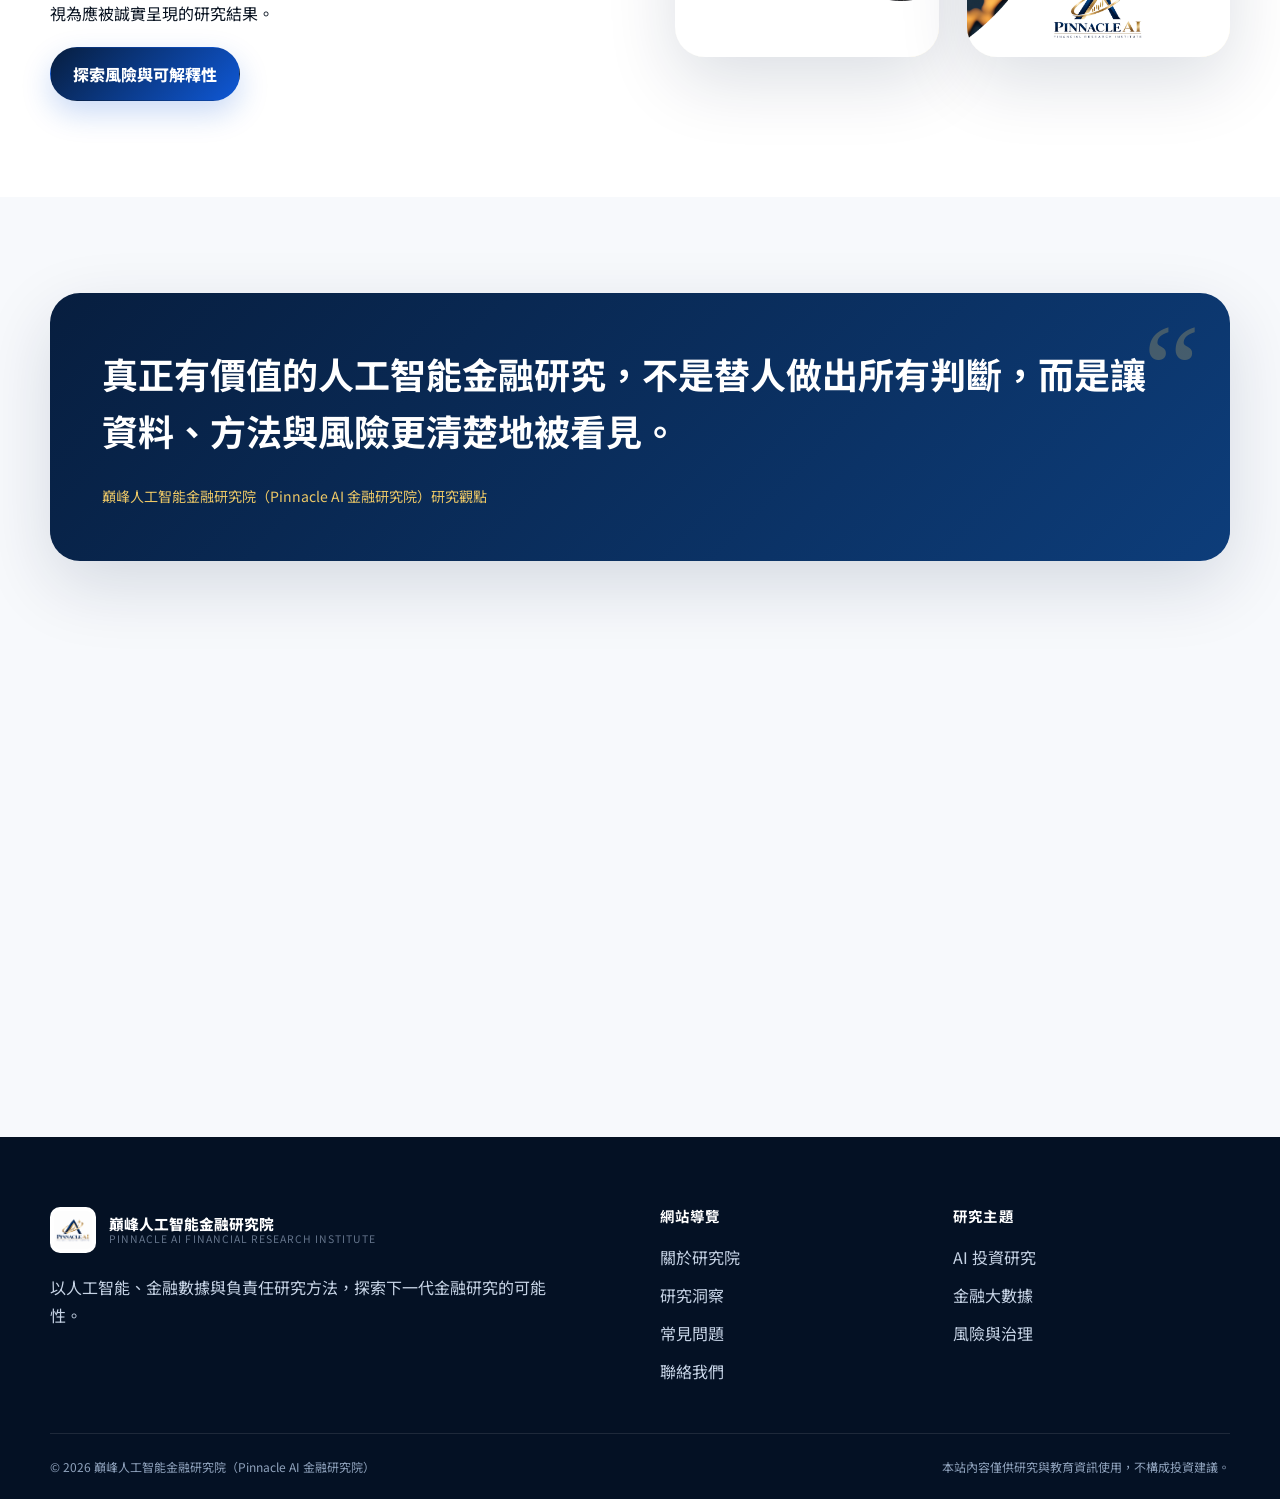
==== commit 4862cc5a: "Update index.html" ====
--- a/index.html
+++ b/index.html
@@ -1,6 +1,7 @@
 <!doctype html>
 <html lang="zh-Hant-TW">
 <head>
+  <meta name="google-site-verification" content="ZxqBm_bqIX7Duoq4oWxtnia6v-ZmZd-kZ_BI01hTkvw" />
   <meta charset="utf-8">
   <meta name="viewport" content="width=device-width, initial-scale=1">
   <title>巔峰人工智能金融研究院（Pinnacle AI 金融研究院）｜AI 驅動的金融研究平台</title>
